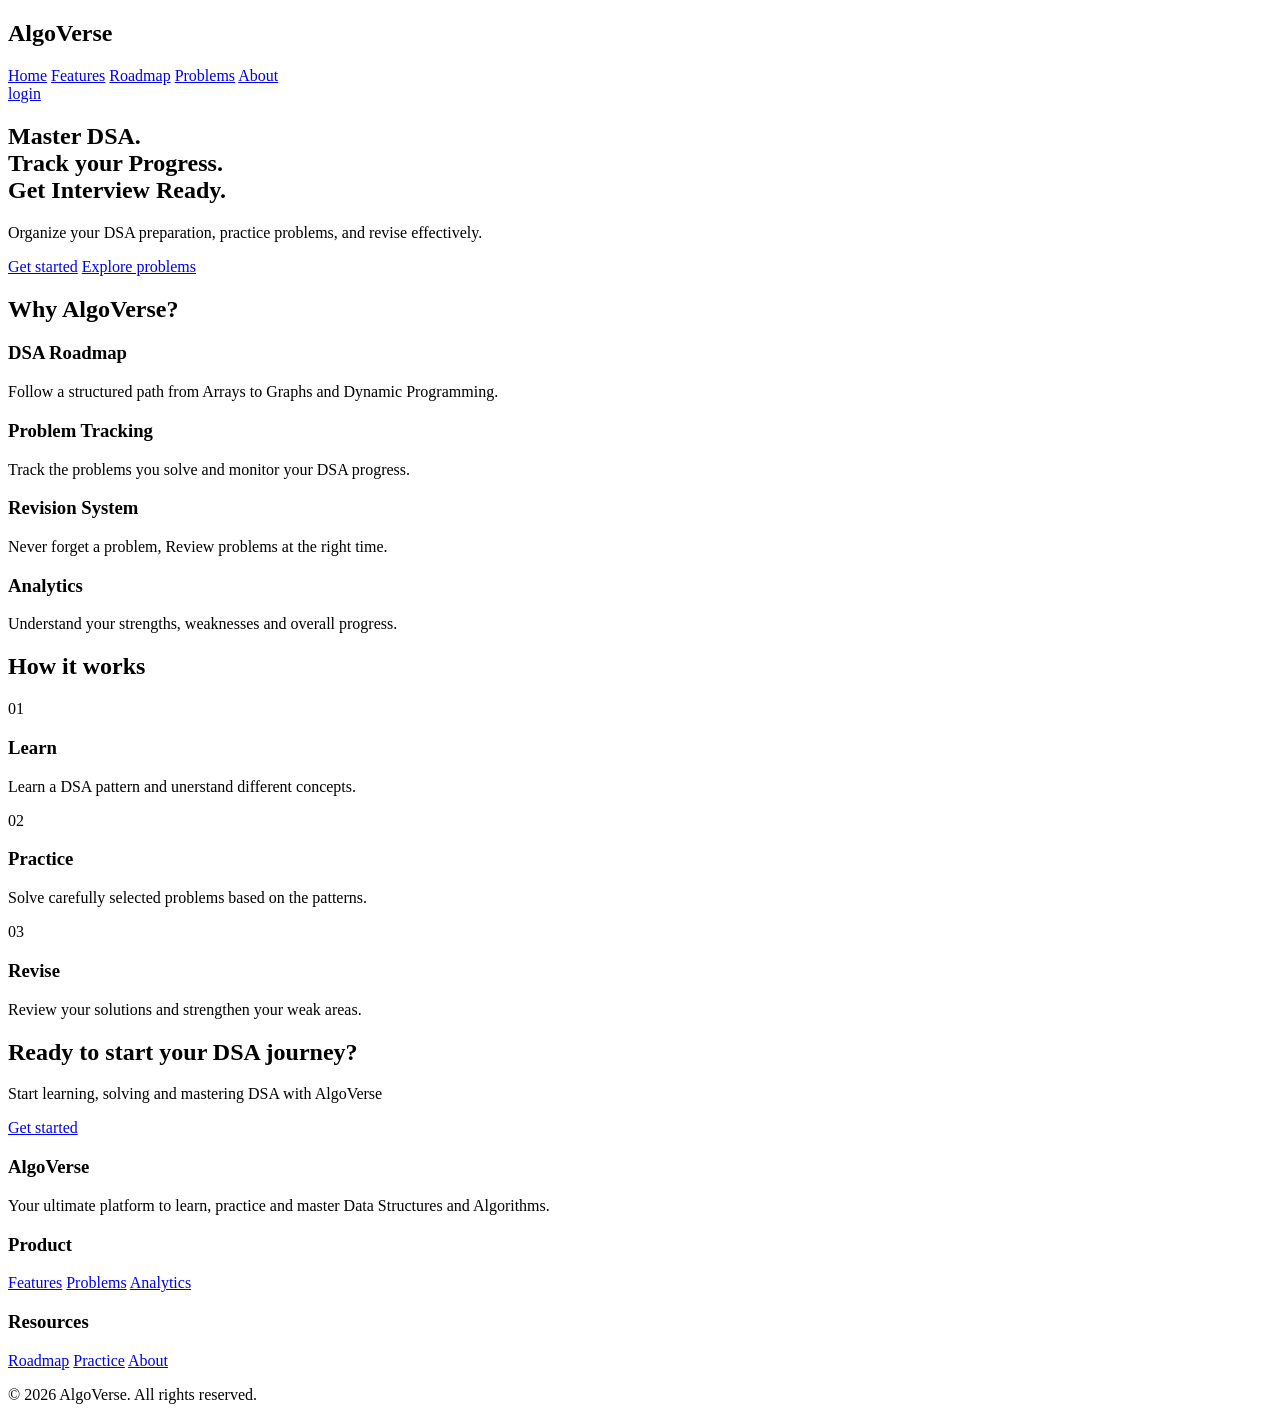
==== index.html @ 8284f3cb "Organize project structure" ====
<!DOCTYPE html>
<html lang="en">
<head>
    <meta charset="UTF-8">
    <meta name="viewport" content="width=device-width, initial-scale=1.0">
    <title>Document</title>
    <link rel="stylesheet" href="index.css">
</head>
<body>
    <header>
        <nav>
            <h2>AlgoVerse</h2>
            <div class="navlinks">
            <a href="#">Home</a>
            <a href="#">Features</a>
            <a href="#">Roadmap</a>
            <a href="#">Problems</a>
            <a href="#">About</a>
            </div>
            <a href="#" class="loginbtn">login</a>
        </nav>
        </header>
        <section class="hero">
            <div class="herocontent">
                <h1>
                    Master DSA.<br>
                    Track your Progress.<br>
                    Get Interview Ready.
                </h1>
                <p>
                    Organize your DSA preparation, practice problems, and revise effectively.
                </p>
                <div classs="herobtns">
                    <a href="#" class="primary-btn">Get started</a>
                    <a href="#" class="secondary-btn">Explore problems</a>
                </div>
            </div>
        </section>
        <section class="features">
            <h2>Why AlgoVerse?</h2>
            <div class="feature-grid">
                <article class="feature-card">
                    <h3>DSA Roadmap</h3>
                    <p>
                        Follow a structured path from Arrays
                        to Graphs and Dynamic Programming.
                    </p>
                </article>
                <article class="feature-card">
                    <h3>Problem Tracking</h3>
                    <p>Track the problems you solve
                        and monitor your DSA progress.
                    </p>
                </article>
                <article class="feature-card">
                    <h3>Revision System</h3>
                    <p>Never forget a problem, Review 
                        problems at the right time.
                    </p>
                </article>
                <article class="feature-card">
                    <h3>Analytics</h3>
                    <p>Understand your strengths, weaknesses
                        and overall progress.
                    </p>
                </article>
            </div>
        </section>
        <section class="how-it-works">
            <h2>How it works</h2>
            <div class="steps">
                <article class="step">
                    <div class="step-title">
                        <span>01</span>
                    <h3>Learn</h3>
                    </div>
                    <p>Learn a DSA pattern and unerstand
                        different concepts.
                    </p>
                </article>
                <article class="step">
                    <div class="step-title">
                        <span>02</span>
                    <h3>Practice</h3>
                    </div>
                    <p>
                        Solve carefully selected problems
                        based on the patterns.
                    </p>
                </article>
                <article class="step">
                    <div class="step-title">
                        <span>03</span>
                    <h3>Revise</h3>
                    </div>
                    <p>
                        Review your solutions and strengthen
                        your weak areas.
                    </p>
                </article>
            </div>
        </section>
        <section class="cta">
            <article class="cta-flex">
            <div class="cta-head">
                <h2>Ready to start your DSA journey?</h2>
            <p>Start learning, solving and mastering DSA with AlgoVerse</p>
            </div>
            <a href="#" class="cta-btn">Get started</a>
            </article>
        </section>
       <footer>
       <div class="footer-content">
        <div class="footer-brand">
            <h3>AlgoVerse</h3>
            <p>
                Your ultimate platform to learn, practice
                and master Data Structures and Algorithms.
            </p>
        </div>
        <div class="footer-column">
            <h3>Product</h3>
            <a href="#">Features</a>
            <a href="#">Problems</a>
            <a href="#">Analytics</a>
        </div>
        <div class="footer-column">
            <h3>Resources</h3>
            <a href="#">Roadmap</a>
            <a href="#">Practice</a>
             <a href="#">About</a>
        </div>
       </div>
       <div class="footer-bottom">
         <p>© 2026 AlgoVerse. All rights reserved.</p>
       </div>
       </footer>
</body>
</html>
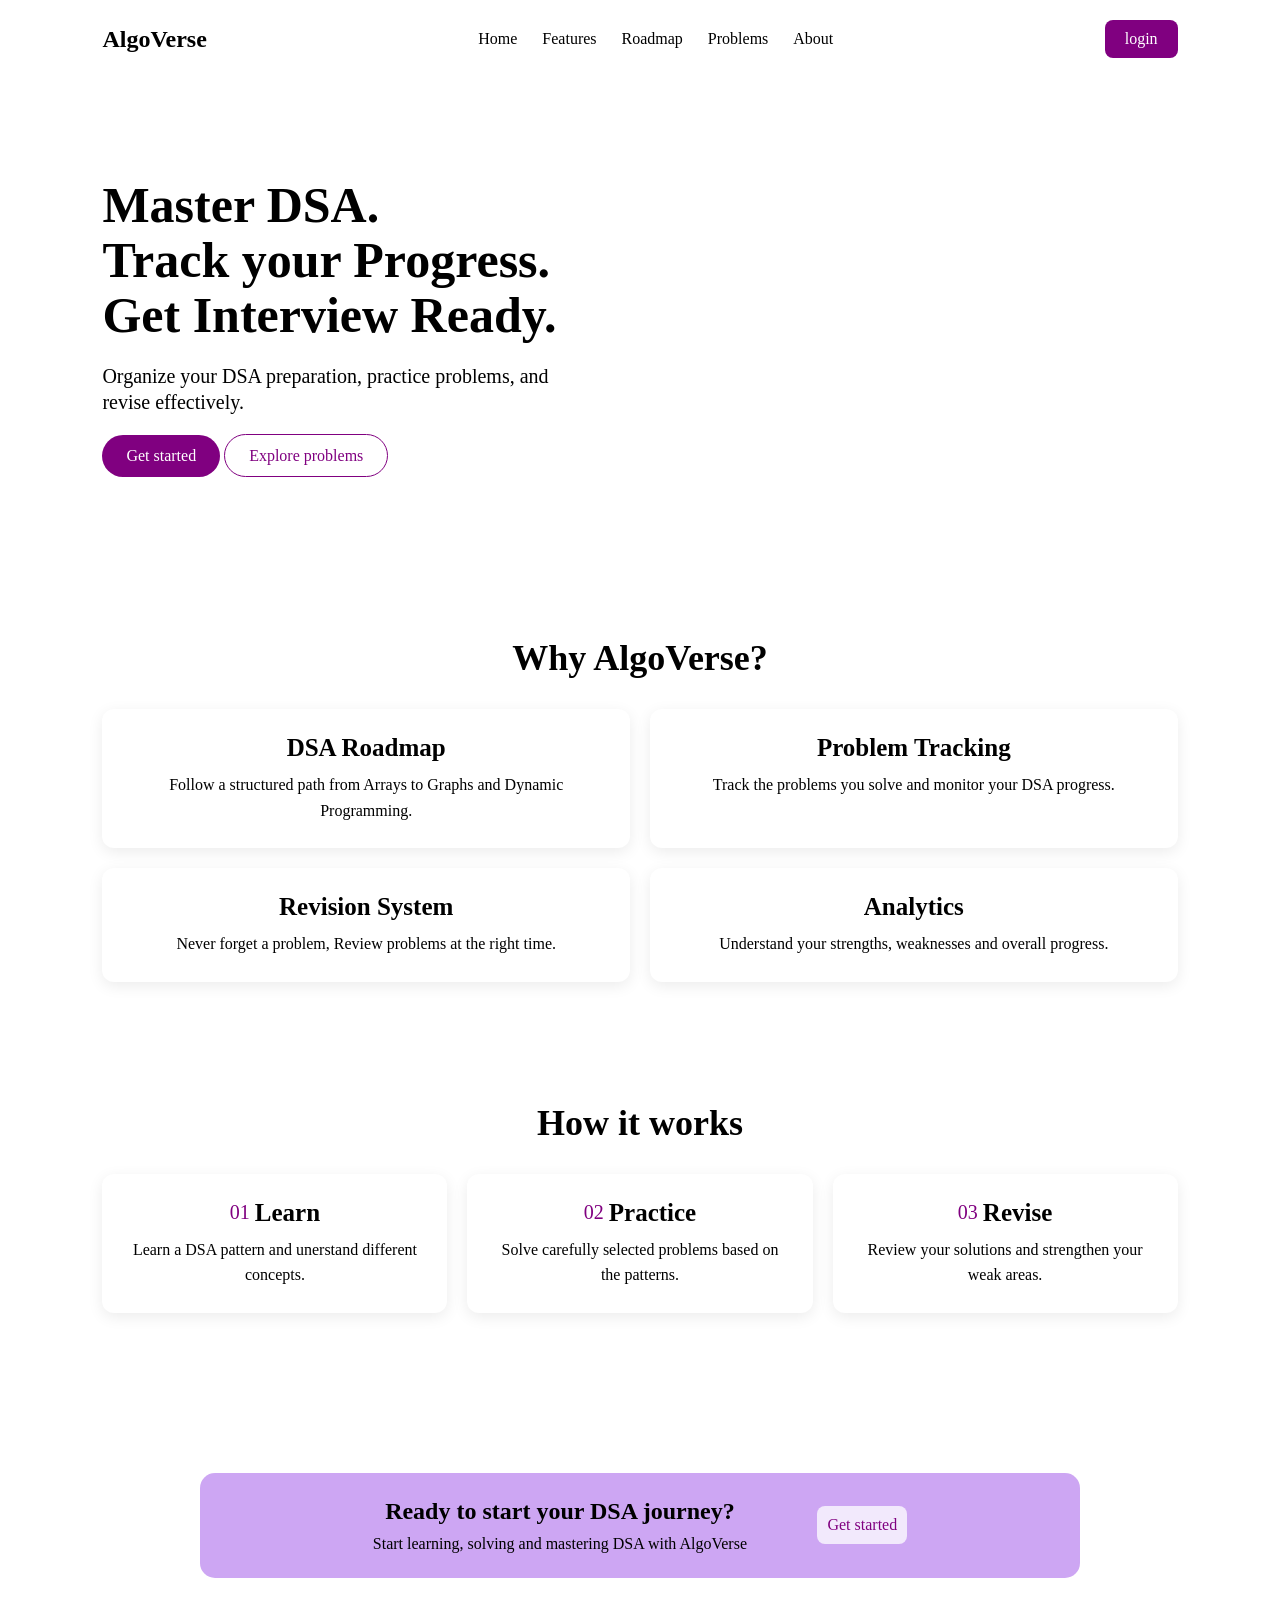
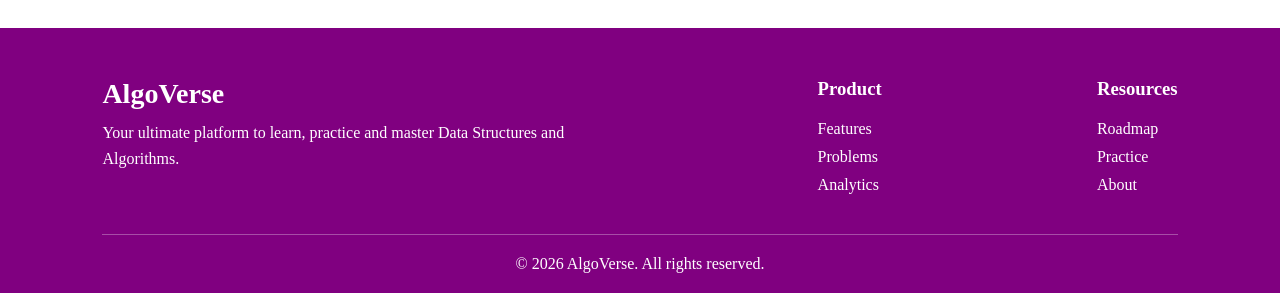
==== commit f9967913: "Changed style sheet name" ====
--- a/index.html
+++ b/index.html
@@ -4,7 +4,7 @@
     <meta charset="UTF-8">
     <meta name="viewport" content="width=device-width, initial-scale=1.0">
     <title>Document</title>
-    <link rel="stylesheet" href="index.css">
+    <link rel="stylesheet" href="style.css">
 </head>
 <body>
     <header>
--- a/style.css
+++ b/style.css
@@ -0,0 +1,306 @@
+*{
+    margin:0;
+    padding:0;
+}
+nav{
+    display:flex;
+    align-items:center;
+    justify-content:space-between;
+    padding:20px 8%
+}
+.navlinks{
+    display:flex;
+    gap:25px;
+}
+.navlinks a{
+    text-decoration:none;
+    color:black;
+}
+.navlinks a:hover{
+    color:purple;
+}
+.loginbtn {
+    text-decoration:none;
+    color:white;
+    background-color:purple;
+    padding:10px 20px;
+    border-radius:8px;
+}
+@media(max-width:768px){
+    nav{
+        flex-direction:column;
+        gap:20px;
+        padding:20px 5%;
+    }
+    .navlinks{
+        flex-wrap:wrap;
+        justify-content:center;
+        gap:15px;
+    }
+}
+.hero{
+    padding:100px 8%;
+}
+.herocontent{
+    max-width:480px;
+}
+.hero h1{
+    font-size:50px;
+    line-height:1.1;
+    margin-bottom:20px;
+}
+.hero p{
+    font-size:20px;
+    line-height:1.3;
+    margin-bottom:20px;
+}
+.herobtns{
+    display:flex;
+    gap:30px;   
+}
+.primary-btn{
+    display:inline-block;
+    background-color:purple;
+    color:white;
+    padding:12px 24px;
+    border-radius:28px;
+    text-decoration:none;
+}
+.secondary-btn{
+    border:1px solid purple;
+    color:purple;
+    padding:12px 24px;
+    border-radius:28px;
+    text-decoration:none;
+    transition: 0.2s;
+}
+.primary-btn:hover{
+    transform: translateY(-2px);
+}
+.secondary-btn:hover {
+    background-color: purple;
+    color: white;
+}
+@media (max-width: 768px) {
+
+    .hero {
+        padding: 70px 5%;
+    }
+
+    .herocontent {
+        max-width: 100%;
+    }
+
+    .hero h1 {
+        font-size: 38px;
+    }
+
+    .hero p {
+        font-size: 18px;
+    }
+      .herobtns {
+        flex-wrap: wrap;
+        gap: 15px;
+    }
+}
+.feature-grid{
+    display:grid;
+    grid-template-columns:repeat(2,1fr);
+    gap:20px;
+}
+.feature-card{
+    padding:25px;
+    background-color:white;
+    border-radius:12px;
+    box-shadow: 0 4px 15px rgba(0, 0, 0, 0.08);
+}
+.features{
+    padding:60px 8%;
+    text-align:center;
+}
+.features h2{
+    font-size:36px;
+    margin-bottom:30px;
+}
+.feature-card h3{
+    font-size:25px;
+    margin-bottom:10px;
+}
+.feature-card p{
+    line-height:1.6;
+}
+.feature-card{
+    transition: transform 0.2s;
+}
+.feature-card:hover{
+    transform:translateY(-5px);
+}
+@media (max-width: 768px) {
+
+    .feature-grid {
+        grid-template-columns: 1fr;
+    }
+    .features {
+        padding: 50px 5%;
+    }
+
+    .features h2 {
+        font-size: 30px;
+    }
+
+}
+.steps{
+    display:grid;
+    grid-template-columns:repeat(3,1fr);
+    gap:20px;
+}
+.step{
+    padding:25px;
+    background-color:white;
+    border-radius:12px;
+     box-shadow: 0 4px 15px rgba(0, 0, 0, 0.08);
+}
+.how-it-works{
+    padding:60px 8%;
+    text-align:center
+}
+.how-it-works h2{
+    font-size:36px;
+    margin-bottom:30px;
+}
+.step h3{
+    font-size:25px;
+    margin-bottom:0;
+}
+.step p{
+    line-height:1.6;
+    margin-top:10px;
+}
+.step span{
+    font-size:20px;
+    color:purple;
+}
+.step-title{
+    display:flex;
+    align-items:center;
+    justify-content:center;
+    gap:5px;
+}
+.step{
+    transition:transform 0.2s;
+}
+.step:hover{
+    transform:translateY(-5px);
+}
+@media (max-width: 768px) {
+
+    .steps {
+        grid-template-columns: 1fr;
+    }
+     .how-it-works {
+        padding: 50px 5%;
+    }
+
+    .how-it-works h2 {
+        font-size: 30px;
+    }
+
+
+}
+.cta{
+    padding:25px 8%;
+    text-align:center;
+    background-color:rgba(137, 43, 226, 0.418);
+    margin:100px 200px 50px 200px;
+    border-radius:15px;
+}
+.cta-btn{
+    padding:10px;
+    border-radius:8px;
+    color:purple;
+    background-color:rgba(255, 255, 255, 0.754);
+    text-decoration:none;
+    transition:0.2s;
+}
+.cta-head h2{
+    margin-bottom:10px;
+}
+.cta-flex{
+    display:flex;
+    align-items:center;
+    justify-content:space-evenly;
+}
+.cta-btn:hover{
+     background-color: purple;
+    color: white;
+}
+@media (max-width: 768px) {
+
+    .cta {
+        margin: 60px 5% 40px;
+        padding: 30px 20px;
+    }
+
+    .cta-flex {
+        flex-direction: column;
+        gap: 20px;
+    }
+
+}
+footer{
+    background-color:purple;
+    color:white;
+    padding:50px 8% 20px;
+}
+.footer-content{
+    display:flex;
+    justify-content:space-between;
+    gap:80px;
+}
+.footer-brand{
+    max-width:500px;
+}
+.footer-brand h3{
+    font-size:28px;
+    margin-bottom:10px;
+}
+.footer-brand p{
+    line-height:1.6;
+}
+.footer-column{
+    display:flex;
+    flex-direction:column;
+    gap:10px;
+}
+.footer-column h3{
+    margin-bottom:10px;
+}
+.footer-column a{
+    color:white;
+    text-decoration:none;
+}
+.footer-column a:hover{
+    text-decoration:underline;
+}
+.footer-bottom{
+    margin-top:40px;
+    padding-top:20px;
+    border-top:1px solid rgba(255,255,255,0.3);
+    text-align:center;
+}
+@media (max-width: 768px) {
+
+    .footer-content {
+        flex-direction: column;
+        gap: 30px;
+    }
+
+    .footer-brand {
+        max-width: 100%;
+    }
+
+    .footer-bottom {
+        margin-top: 30px;
+    }
+
+}
